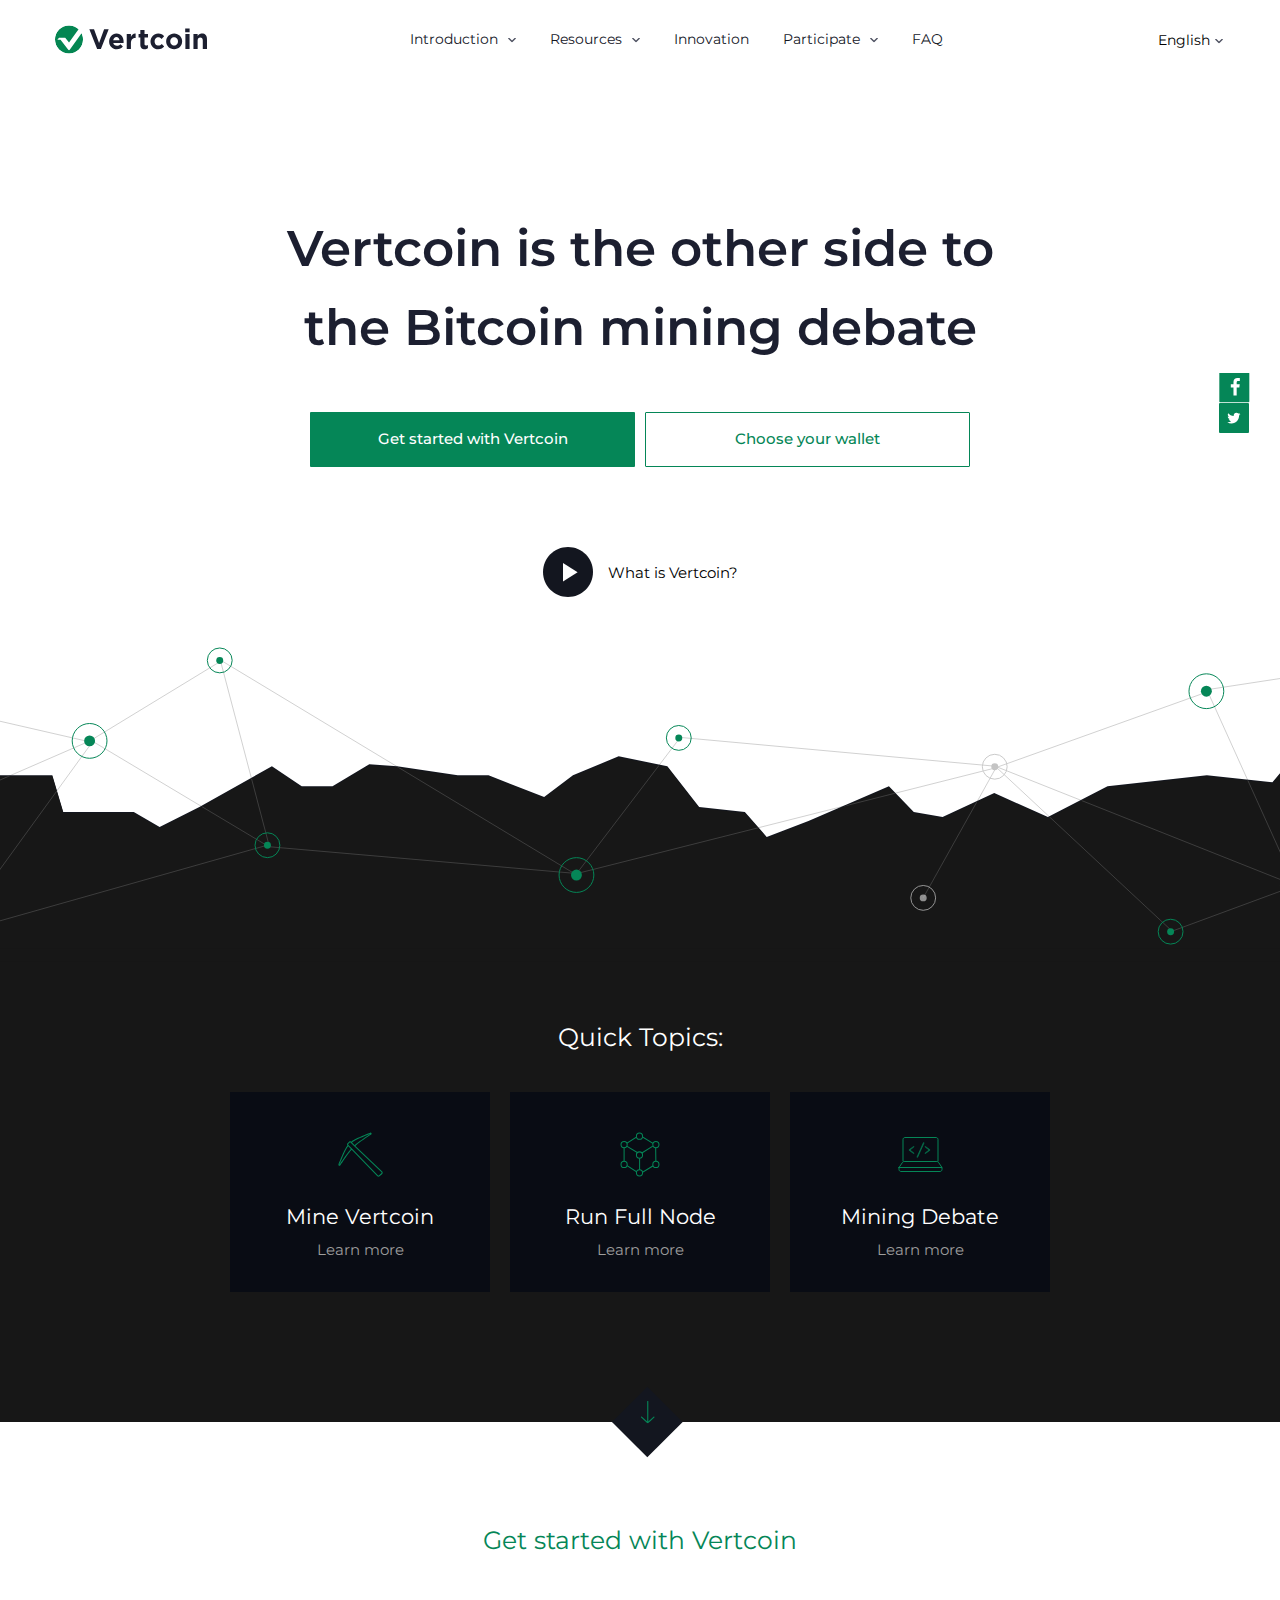
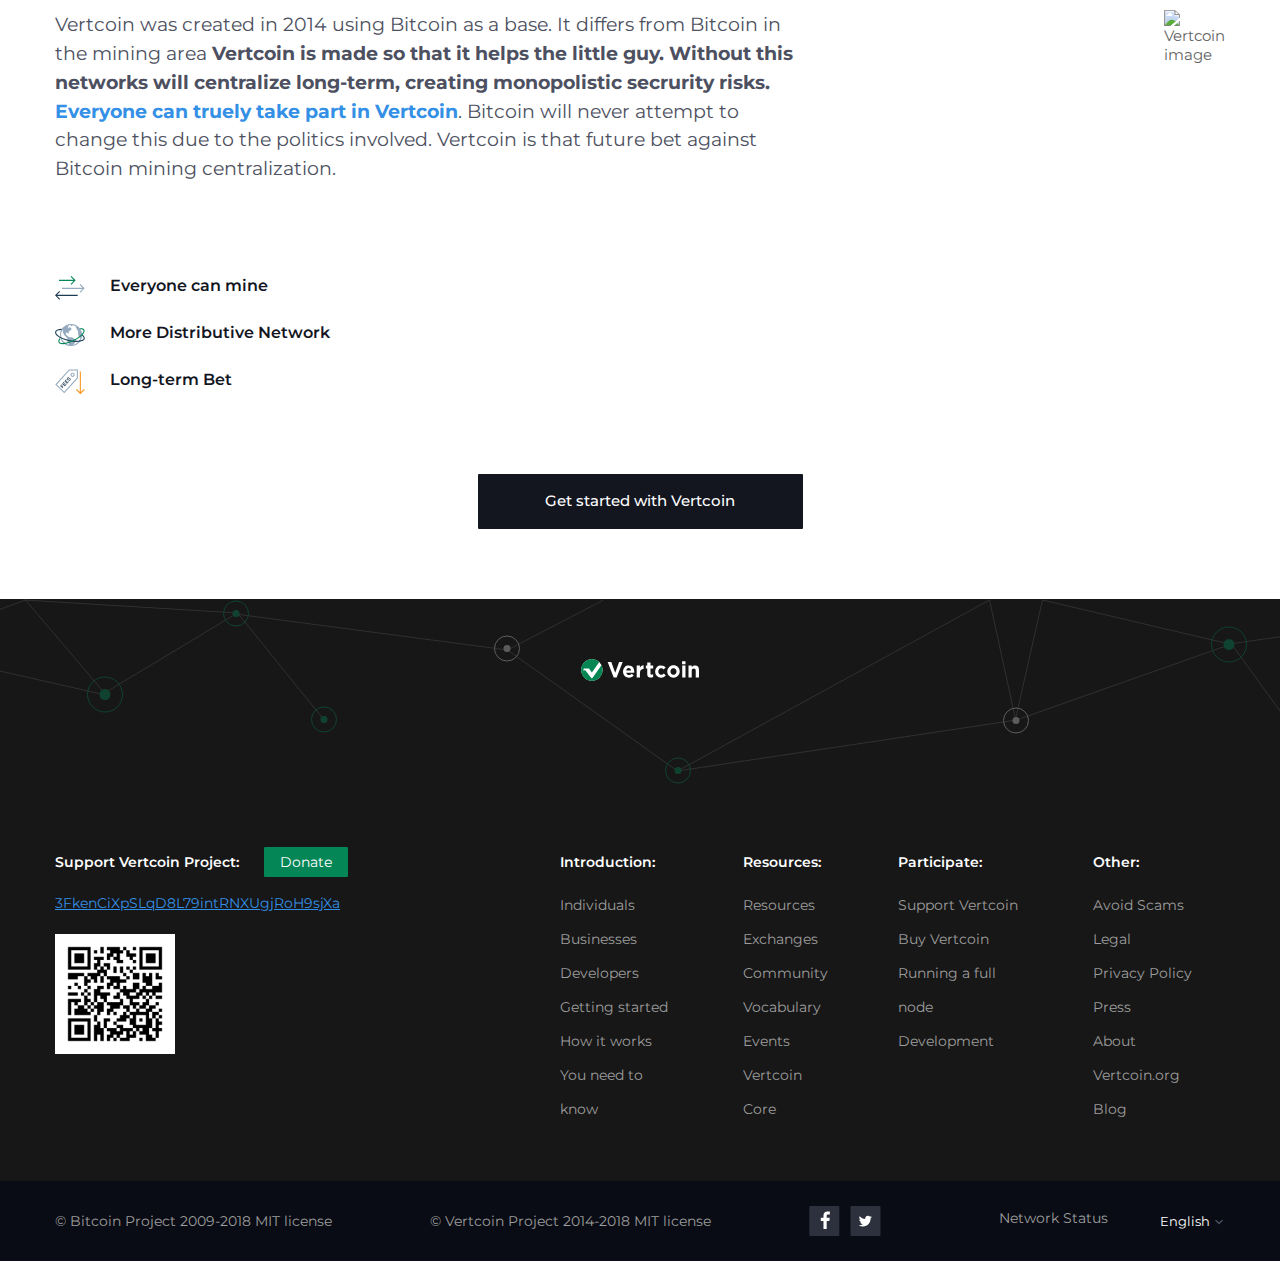
==== index.html @ 1116398c "Push" ====
<html lang="en">

<head>

    <link href="https://fonts.googleapis.com/css?family=Montserrat:400,600,700" rel="stylesheet">
    <meta http-equiv="content-type" content="text/html; charset=UTF-8">
    <meta property="og:image" content="https://Vertcoin.org/img/icons/opengraph.png">
    <meta name="viewport" content="width=device-width, initial-scale=1.0, user-scalable=no">
    <title>Vertcoin - Open source P2P money</title>
    <meta name="description" content="Vertcoin is an innovative payment network and a new kind of money. Find all you need to know and get started with Vertcoin on Vertcoin.org.">
    <link rel="stylesheet" href="/css/font-awesome-4.4.0/css/font-awesome.min.css">
    <link rel="stylesheet" href="/css/main.css">
    <!--[if lt IE 8]><link rel="stylesheet" href="/css/ie.css"><script type="text/javascript" src="/js/ie.js"></script><![endif]-->
    <!--[if IE 8]><link rel="stylesheet" href="/css/ie8.css"><![endif]-->


    <script async="" src="//www.google-analytics.com/analytics.js"></script>
    <script type="text/javascript" src="/js/base.js"></script>
    <script type="text/javascript" src="/js/main.js"></script>
    <script src="/js/jquery/jquery-1.11.2.min.js"></script>
    <script src="/js/jquery/jquery-ui.min.js"></script>
    <script src="/js/jquery/jquery.qrcode.min.js"></script>
    <link rel="shortcut icon" href="/favicon.png">
    <link rel="apple-touch-icon-precomposed" href="/img/icons/logo_ios.png">
    <script>
        window.cookieconsent_options = {
            theme: 'light-floating'
        }

    </script>
    <script type="text/javascript" src="/js/cookieconsent/cookieconsent.js"></script>
    <script>
        if( navigator.doNotTrack != "yes" && navigator.doNotTrack != "1" && window.doNotTrack != "1" && navigator.msDoNotTrack != "1" ){
	var script = document.createElement('script');
	script.src = '/js/analytics.js'
	document.getElementsByTagName("head")[0].appendChild(script);
}
</script>
    <script src="/js/analytics.js"></script>

</head>

<body>





    <div id="donation-modal" style="display: none" class="donation-modal hidden">
        <div class="modal-dialog">
            <div class="modal-header">
                <div class="modal-close-btn" onclick="closeDonationModal()">×</div>
                <p class="modal-header-text section-title">Donate to Vertcoin.org</p>
            </div>
            <p class="modal-subheader">Use this QR code or address below</p>
            <div style="text-align: center;">
                <div id="donation-qr-code" data-address="3FkenCiXpSLqD8L79intRNXUgjRoH9sjXa"></div>
            </div>
            <div>
                <a class="donation-btc-address" href="Vertcoin:3FkenCiXpSLqD8L79intRNXUgjRoH9sjXa" target="_blank">
                    3FkenCiXpSLqD8L79intRNXUgjRoH9sjXa
                </a>
            </div>
            <div class="modal-body bg-white" style="overflow-y:hidden;text-align: center;">
                <div>

                    <button type="button" class="donation-amount-btn" data-amount-usd="5">
                        $5.00
                        <div class="donation-amount-usd-in-btc">(... BTC)</div>
                    </button>

                    <button type="button" class="donation-amount-btn" data-amount-usd="25">
                        $25.00
                        <div class="donation-amount-usd-in-btc">(... BTC)</div>
                    </button>

                    <button type="button" class="donation-amount-btn" data-amount-usd="50">
                        $50.00
                        <div class="donation-amount-usd-in-btc">(... BTC)</div>
                    </button>

                </div>

                <div>
                    <input style="margin-right: 15px" type="text" placeholder="Or custom amount? (BTC)" id="donation-input-amount-btc" class="donation-amount-input">
                    <input type="text" placeholder="Or custom amount? (USD)" id="donation-input-amount-usd" class="donation-amount-input">
                </div>

                <div>
                    <textarea class="donation-amount-input" id="donation-input-message" placeholder="Optional description (for your wallet)"></textarea>
                </div>
            </div>
        </div>
    </div>



    <div id="detectmobile" class="detectmobile"></div>







    <div class="head">
        <div>


            <a class="logo" href="/en/"><img src="/img/icons/logotop.svg" alt="Vertcoin"></a>



            <ul id="menusimple" class="menusimple menumain" onclick="mobileMenuHover(event);" ontouchstart="mobileMenuHover(event);">
                <li><a class="is-expand">Introduction</a>
                    <ul>
                        <li><a href="/en/Vertcoin-for-individuals">Individuals</a></li>
                        <li><a href="/en/Vertcoin-for-businesses">Businesses</a></li>
                        <li><a href="/en/Vertcoin-for-developers">Developers</a></li>
                        <li><a href="/en/getting-started">Getting started</a></li>
                        <li><a href="/en/how-it-works">How it works</a></li>
                        <li><a href="/en/you-need-to-know">You need to know</a></li>
                    </ul>
                </li>
                <li><a class="is-expand">Resources</a>
                    <ul>
                        <li><a href="/en/resources">Resources</a>
                        </li>
                        <li><a href="/en/exchanges">Exchanges</a></li>
                        <li><a href="/en/community">Community</a></li>


                        <li><a href="/en/developer-documentation">Documentation</a></li>

                        <li><a href="/en/vocabulary">Vocabulary</a></li>
                        <li><a href="/en/events">Events</a></li>

                        <li><a href="/en/Vertcoin-core/">Vertcoin Core</a></li>

                    </ul>
                </li>
                <li><a href="/en/innovation">Innovation</a></li>
                <li><a class="is-expand">Participate</a>
                    <ul>
                        <li><a href="/en/support-Vertcoin">Support Vertcoin</a>
                        </li>
                        <li><a href="/en/buy">Buy Vertcoin</a></li>
                        <li><a href="/en/full-node">Running a full node</a></li>
                        <li><a href="/en/development">Development</a></li>
                    </ul>
                </li>
                <li><a href="/en/faq">FAQ</a></li>
            </ul>



            <a id="menumobile" class="menumobile" onclick="mobileMenuShow(event);" ontouchstart="mobileMenuShow(event);"></a>


            <ul class="lang is-expand">
                <li><a>English</a>
                    <ul>
                        <li>
                            <ul>



                                <li><a href="/id/">Bahasa Indonesia</a></li>


                                <li><a href="/da/">Dansk</a></li>


                                <li><a href="/de/">Deutsch</a></li>


                                <li><a href="/en/" class="active">English</a></li>


                                <li><a href="/es/">Español</a></li>


                                <li><a href="/fr/">Français</a></li>


                                <li><a href="/it/">Italiano</a></li>


                                <li><a href="/hu/">Magyar</a></li>


                                <li><a href="/nl/">Nederlands</a></li>


                                <li><a href="/pl/">Polski</a></li>


                                <li><a href="/pt_BR/">Português Brasil</a></li>


                                <li><a href="/ro/">Română</a></li>


                                <li><a href="/sl/">Slovenščina</a></li>


                                <li><a href="/sr/">Srpski</a></li>

                            </ul>
                        </li>
                        <li>
                            <ul>
                                <li><a href="/sv/">Svenska</a></li>


                                <li><a href="/tr/">Türkçe</a></li>


                                <li><a href="/el/">Ελληνικά</a></li>


                                <li><a href="/bg/">български</a></li>


                                <li><a href="/ru/">Русский</a></li>


                                <li><a href="/uk/">Українська</a></li>


                                <li><a href="/ar/">العربية</a></li>


                                <li><a href="/fa/">فارسی</a></li>


                                <li><a href="/hi/">हिन्दी</a></li>


                                <li><a href="/ko/">한국의</a></li>


                                <li><a href="/ja/">日本語</a></li>


                                <li><a href="/zh_CN/">简体中文</a></li>


                                <li><a href="/zh_TW/">繁體中文</a></li>

                            </ul>
                        </li>
                    </ul>
                </li>
            </ul>


            <div id="langselect" class="langselect">
                <label for="select-input" class="center-select">
                    <select id="select-input" class="center-select__input" onchange="window.location=this.value;">

                        <option value="/id/">Bahasa Indonesia</option>

                        <option value="/da/">Dansk</option>

                        <option value="/de/">Deutsch</option>

                        <option value="/en/" selected="selected">English</option>

                        <option value="/es/">Español</option>

                        <option value="/fr/">Français</option>

                        <option value="/it/">Italiano</option>

                        <option value="/hu/">Magyar</option>

                        <option value="/nl/">Nederlands</option>

                        <option value="/pl/">Polski</option>

                        <option value="/pt_BR/">Português Brasil</option>

                        <option value="/ro/">Română</option>

                        <option value="/sl/">Slovenščina</option>

                        <option value="/sr/">Srpski</option>

                        <option value="/sv/">Svenska</option>

                        <option value="/tr/">Türkçe</option>

                        <option value="/el/">Ελληνικά</option>

                        <option value="/bg/">български</option>

                        <option value="/ru/">Русский</option>

                        <option value="/uk/">Українська</option>

                        <option value="/ar/">العربية</option>

                        <option value="/fa/">فارسی</option>

                        <option value="/hi/">हिन्दी</option>

                        <option value="/ko/">한국의</option>

                        <option value="/ja/">日本語</option>

                        <option value="/zh_CN/">简体中文</option>

                        <option value="/zh_TW/">繁體中文</option>

                    </select>
                    <span class="center-select__text">Language: <span class="is-capital">en</span></span>
                </label>
            </div>

        </div>
    </div>

    <div class="body">


        <div class="breadcrumbs">
            <div class="container">

            </div>
        </div>



        <div id="content" class="content">


            <div class="mainhero">
                <div class="container hero-container">
                    <h1 class="mainsummary">Vertcoin is the other side to the Bitcoin mining debate</h1>
                    <div class="btn-container">
                        <a class="btn btn-bright btn-home" href="/en/getting-started">Get started with Vertcoin</a>
                        <a class="btn btn-light btn-home" href="/en/choose-your-wallet">Choose your wallet</a>
                    </div>

                    <div class="mainvideo">
                        <button class="mainvideo-btn-open" onclick="loadYoutubeVideo(event);" ontouchstart="loadYoutubeVideo(event);" data-youtubeurl="//www.youtube.com/embed/Gc2en3nHxA4?rel=0&amp;showinfo=0&amp;wmode=opaque&amp;autoplay=1">What is Vertcoin?</button>
                    </div>


                    <div class="row hero-social">
                        <a href="" onclick="window.open('http://www.facebook.com/sharer/sharer.php?u=' + encodeURIComponent(location.href))" class="hero-social-link" target="_blank">
                            <img src="/img/icons/ico_facebook_bright.svg" alt="facebook">
                        </a>
                        <a href="" onclick="window.open('https://twitter.com/share?url=' + encodeURIComponent(location.href))" class="hero-social-link" target="_blank">
                            <img src="/img/icons/ico_twitter_bright.svg" alt="twitter">
                        </a>
                    </div>
                </div>
            </div>
            <div class="mainoverview">
                <div class="container">
                    <div class="mainoverview-title">Quick Topics:</div>
                    <a href="/en/Vertcoin-for-individuals" class="maincard">
                        <img class="maincard-img" src="/img/icons/ico_mining_axe.svg" alt="Icon">
                        <div>
                            <p class="maincard-title">Mine Vertcoin</p>
                            <p class="maincard-link">Learn more</p>
                        </div>
                    </a>
                    <a href="/en/Vertcoin-for-businesses" class="maincard">
                        <img class="maincard-img" src="/img/icons/ico_business.svg" alt="Icon">
                        <div>
                            <p class="maincard-title">Run Full Node</p>
                            <p class="maincard-link">Learn more</p>
                        </div>
                    </a>
                    <a href="/en/Vertcoin-for-developers" class="maincard">
                        <img class="maincard-img" src="/img/icons/ico_developers.svg" alt="Icon">
                        <div>
                            <p class="maincard-title">Mining Debate</p>
                            <p class="maincard-link">Learn more</p>
                        </div>
                    </a>
                </div>
                <a class="btn-down" href="#maindesc-title">
                    <img src="/img/icons/ico_arrow_down.svg" alt="Link">
                </a>
            </div>
            <div class="maindesc">
                <div class="container">
                    <p class="section-title center home-title" id="maindesc-title">Get started with Vertcoin</p>
                    <div class="row maindesc-row">
                        <div>
                            <p class="maindesc-text">Vertcoin was created in 2014 using Bitcoin as a base. It differs from Bitcoin in the mining area <b>Vertcoin is made so that it helps the little guy. Without this networks will centralize long-term, creating monopolistic secrurity risks. <a href="/en/support-Vertcoin">Everyone can truely take part in Vertcoin</a></b>. Bitcoin will never attempt to change this due to the politics involved. Vertcoin is that future bet against Bitcoin mining centralization.</p>
                            <ul class="mainlist">

                                <li class="mainlist-item">
                                    <img src="/img/icons/main_ico_instant.svg" alt="Icon">
                                    <p>Everyone can mine</p>
                                </li>


                                <li class="mainlist-item">
                                    <img src="/img/icons/main_ico_worldwide.svg" alt="Icon">
                                    <p>More Distributive Network</p>
                                </li>


                                <li class="mainlist-item">
                                    <img src="/img/icons/main_ico_lowfee.svg" alt="Icon">
                                    <p>Long-term Bet</p>
                                </li>

                            </ul>
                        </div>
                        <img class="maindesc-img" src="/img/home/Vertcoin-img.svg" alt="Vertcoin image">
                    </div>
                    <div class="btn-container">
                        <a class="btn btn-dark btn-home center" href="/en/getting-started">Get started with Vertcoin</a>
                    </div>
                </div>
            </div>

            <!-- Youtube popup video -->
            <div class="modal closed">
                <iframe class="modal-video" allowfullscreen="" frameborder="0">
                </iframe>
                <button class="mainvideo-btn-close" onclick="loadYoutubeVideo(event);" ontouchstart="loadYoutubeVideo(event);"></button>
            </div>
            <div class="modal-overlay closed">
            </div>


        </div>

        <div class="footer">
            <div class="container">


                <a class="logo-footer" href="/en/">
                    <img src="/img/icons/logo-footer.svg" alt="Vertcoin">
                </a>


                <div class="row footer-row">
                    <div class="donate">
                        <div class="row donate-row">
                            <div>
                                <span class="footer-title">Support Vertcoin Project:</span>
                                <a onclick="openDonationModal()" class="donate-btn btn-bright">Donate</a>
                                <p class="donate-text">
                                    <a class="donate-link" href="Vertcoin:3FkenCiXpSLqD8L79intRNXUgjRoH9sjXa" target="_blank">3FkenCiXpSLqD8L79intRNXUgjRoH9sjXa</a>
                                </p>
                            </div>
                            <div class="donate-qrcode">
                                <img src="/img/footer/qr.png" alt="QR code">
                            </div>
                        </div>
                    </div>

                    <div class="row footermenu">
                        <div class="footermenu-item footermenu-introduction">
                            <p class="footer-title">Introduction:</p>
                            <ul class="footermenu-list">
                                <li>
                                    <a href="/en/Vertcoin-for-individuals">Individuals</a>
                                </li>
                                <li>
                                    <a href="/en/Vertcoin-for-businesses">Businesses</a>
                                </li>
                                <li>
                                    <a href="/en/Vertcoin-for-developers">Developers</a>
                                </li>
                                <li>
                                    <a href="/en/getting-started">Getting started</a>
                                </li>
                                <li>
                                    <a href="/en/how-it-works">How it works</a>
                                </li>
                                <li>
                                    <a href="/en/you-need-to-know">You need to know</a>
                                </li>
                            </ul>
                        </div>

                        <div class="footermenu-item footermenu-resources">
                            <p class="footer-title">Resources:</p>
                            <ul class="footermenu-list">
                                <li>
                                    <a href="/en/resources">Resources</a>

                                </li>
                                <li>
                                    <a href="/en/exchanges">Exchanges</a>
                                </li>

                                <li>
                                    <a href="/en/community">Community</a>
                                </li>
                                <li>
                                    <a href="/en/vocabulary">Vocabulary
                                    </a>
                                </li>
                                <li>
                                    <a href="/en/events">Events</a>
                                </li>

                                <li>
                                    <a href="/en/Vertcoin-core/">Vertcoin Core</a>
                                </li>

                            </ul>
                        </div>

                        <div class="footermenu-item footermenu-participate">
                            <p class="footer-title">Participate:</p>
                            <ul class="footermenu-list">
                                <li>
                                    <a href="/en/support-Vertcoin">Support Vertcoin</a>

                                </li>
                                <li>
                                    <a href="/en/buy">Buy Vertcoin</a>
                                </li>


                                <li>
                                    <a href="/en/full-node">Running a full node</a>
                                </li>

                                <li>
                                    <a href="/en/development">Development</a>
                                </li>
                            </ul>
                        </div>
                        <div class="footermenu-item footermenu-other">
                            <p class="footer-title">Other:</p>

                            <a href="/en/scams">Avoid Scams</a>

                            <a href="/en/legal">Legal</a>

                            <a href="/en/privacy">Privacy Policy</a>

                            <a href="/en/press">Press</a>
                            <a href="/en/about-us">About Vertcoin.org</a>
                            <a href="/en/blog">Blog</a>
                        </div>
                    </div>
                </div>



                <div class="footersponsor">
                    <!--<div><span>A community website sponsored by</span> <a href="https://Vertcoinfoundation.org/"><img src="/img/brand/Vertcoinfoundation.png" alt="Vertcoin Foundation"></a></div>-->
                </div>

            </div>


            <div class="footer-bottom">
                <div class="container">
                    <div class="row footer-bottom-row">
                        <div class="footerlicense">© Bitcoin Project 2009-2018 <a href="http://opensource.org/licenses/mit-license.php" target="_blank">MIT license</a></div>
                        <div class="footerlicense">© Vertcoin Project 2014-2018 <a href="http://opensource.org/licenses/mit-license.php" target="_blank">MIT license</a></div>

                        <div class="row footer-social">
                            <a href="" onclick="window.open('http://www.facebook.com/sharer/sharer.php?u=' + encodeURIComponent(location.href))" class="footer-social-link" target="_blank">
                                <img src="/img/icons/ico_facebook_dark.svg" alt="facebook" class="footer-social-img">
                            </a>
                            <a href="" onclick="window.open('https://twitter.com/share?url=' + encodeURIComponent(location.href))" class="footer-social-link" target="_blank">
                                <img src="/img/icons/ico_twitter_dark.svg" alt="twitter" class="footer-social-img">
                            </a>
                        </div>
                        <div class="row footer-status-block">
                            <a href="/en/alerts" class="statusmenu">Network Status</a>

                            <ul class="lang is-expand">
                                <li><a>English</a>
                                    <ul>
                                        <li>
                                            <ul>



                                                <li><a href="/id/">Bahasa Indonesia</a></li>


                                                <li><a href="/da/">Dansk</a></li>


                                                <li><a href="/de/">Deutsch</a></li>


                                                <li><a href="/en/" class="active">English</a></li>


                                                <li><a href="/es/">Español</a></li>


                                                <li><a href="/fr/">Français</a></li>


                                                <li><a href="/it/">Italiano</a></li>


                                                <li><a href="/hu/">Magyar</a></li>


                                                <li><a href="/nl/">Nederlands</a></li>


                                                <li><a href="/pl/">Polski</a></li>


                                                <li><a href="/pt_BR/">Português Brasil</a></li>


                                                <li><a href="/ro/">Română</a></li>


                                                <li><a href="/sl/">Slovenščina</a></li>


                                                <li><a href="/sr/">Srpski</a></li>

                                            </ul>
                                        </li>
                                        <li>
                                            <ul>
                                                <li><a href="/sv/">Svenska</a></li>


                                                <li><a href="/tr/">Türkçe</a></li>


                                                <li><a href="/el/">Ελληνικά</a></li>


                                                <li><a href="/bg/">български</a></li>


                                                <li><a href="/ru/">Русский</a></li>


                                                <li><a href="/uk/">Українська</a></li>


                                                <li><a href="/ar/">العربية</a></li>


                                                <li><a href="/fa/">فارسی</a></li>


                                                <li><a href="/hi/">हिन्दी</a></li>


                                                <li><a href="/ko/">한국의</a></li>


                                                <li><a href="/ja/">日本語</a></li>


                                                <li><a href="/zh_CN/">简体中文</a></li>


                                                <li><a href="/zh_TW/">繁體中文</a></li>

                                            </ul>
                                        </li>
                                    </ul>
                                </li>
                            </ul>

                            <div id="footer-langselect" class="footer-langselect langselect">
                                <label for="select-input-footer" class="center-select">
                                    <select class="center-select__input" onchange="window.location=this.value; ">

                                        <option value="/id/">Bahasa Indonesia</option>

                                        <option value="/da/">Dansk</option>

                                        <option value="/de/">Deutsch</option>

                                        <option value="/en/" selected="selected">English</option>

                                        <option value="/es/">Español</option>

                                        <option value="/fr/">Français</option>

                                        <option value="/it/">Italiano</option>

                                        <option value="/hu/">Magyar</option>

                                        <option value="/nl/">Nederlands</option>

                                        <option value="/pl/">Polski</option>

                                        <option value="/pt_BR/">Português Brasil</option>

                                        <option value="/ro/">Română</option>

                                        <option value="/sl/">Slovenščina</option>

                                        <option value="/sr/">Srpski</option>

                                        <option value="/sv/">Svenska</option>

                                        <option value="/tr/">Türkçe</option>

                                        <option value="/el/">Ελληνικά</option>

                                        <option value="/bg/">български</option>

                                        <option value="/ru/">Русский</option>

                                        <option value="/uk/">Українська</option>

                                        <option value="/ar/">العربية</option>

                                        <option value="/fa/">فارسی</option>

                                        <option value="/hi/">हिन्दी</option>

                                        <option value="/ko/">한국의</option>

                                        <option value="/ja/">日本語</option>

                                        <option value="/zh_CN/">简体中文</option>

                                        <option value="/zh_TW/">繁體中文</option>

                                    </select>
                                    <span class="center-select__text">en</span>
                                </label>
                            </div>
                        </div>
                    </div>
                </div>
            </div>

        </div>
    </div>



    <script type="text/javascript">
        fallbackSVG();
        addAnchorLinks();
        trackOutgoingLinks();

    </script>









</body>

</html>
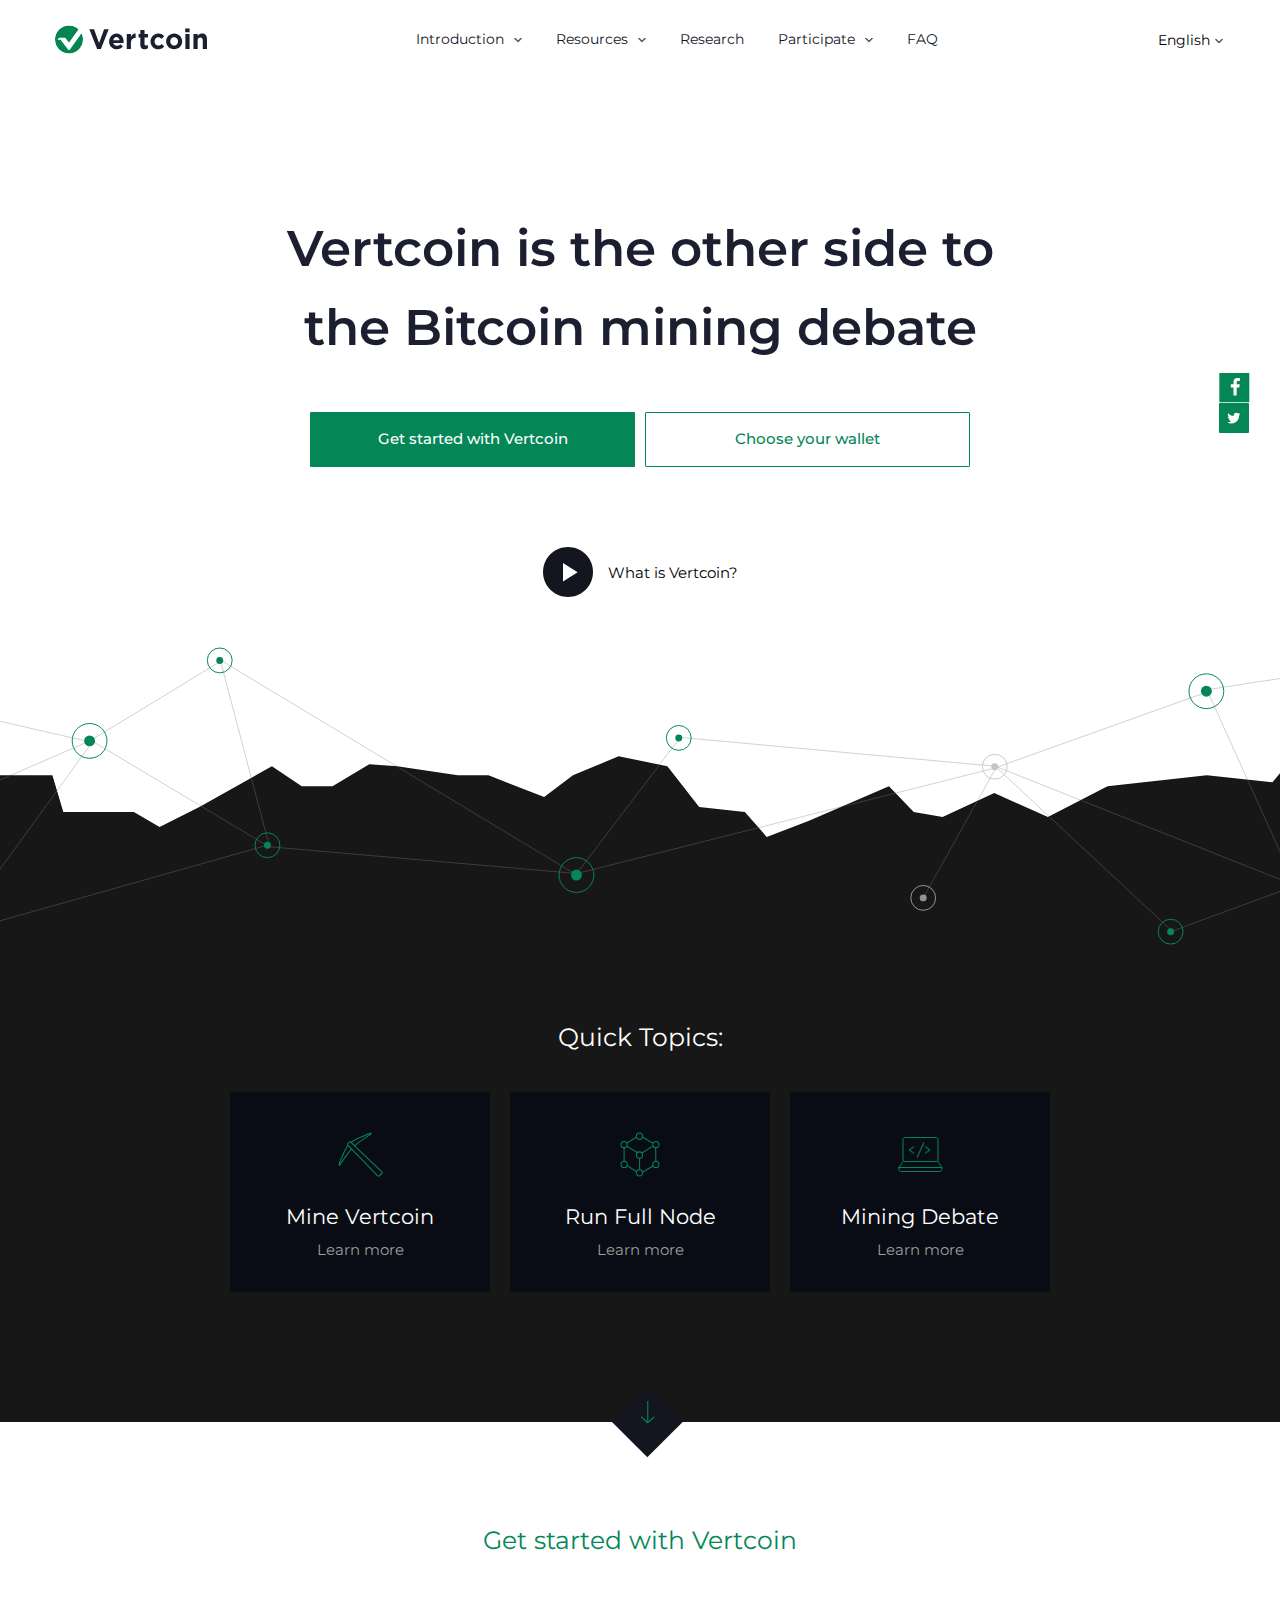
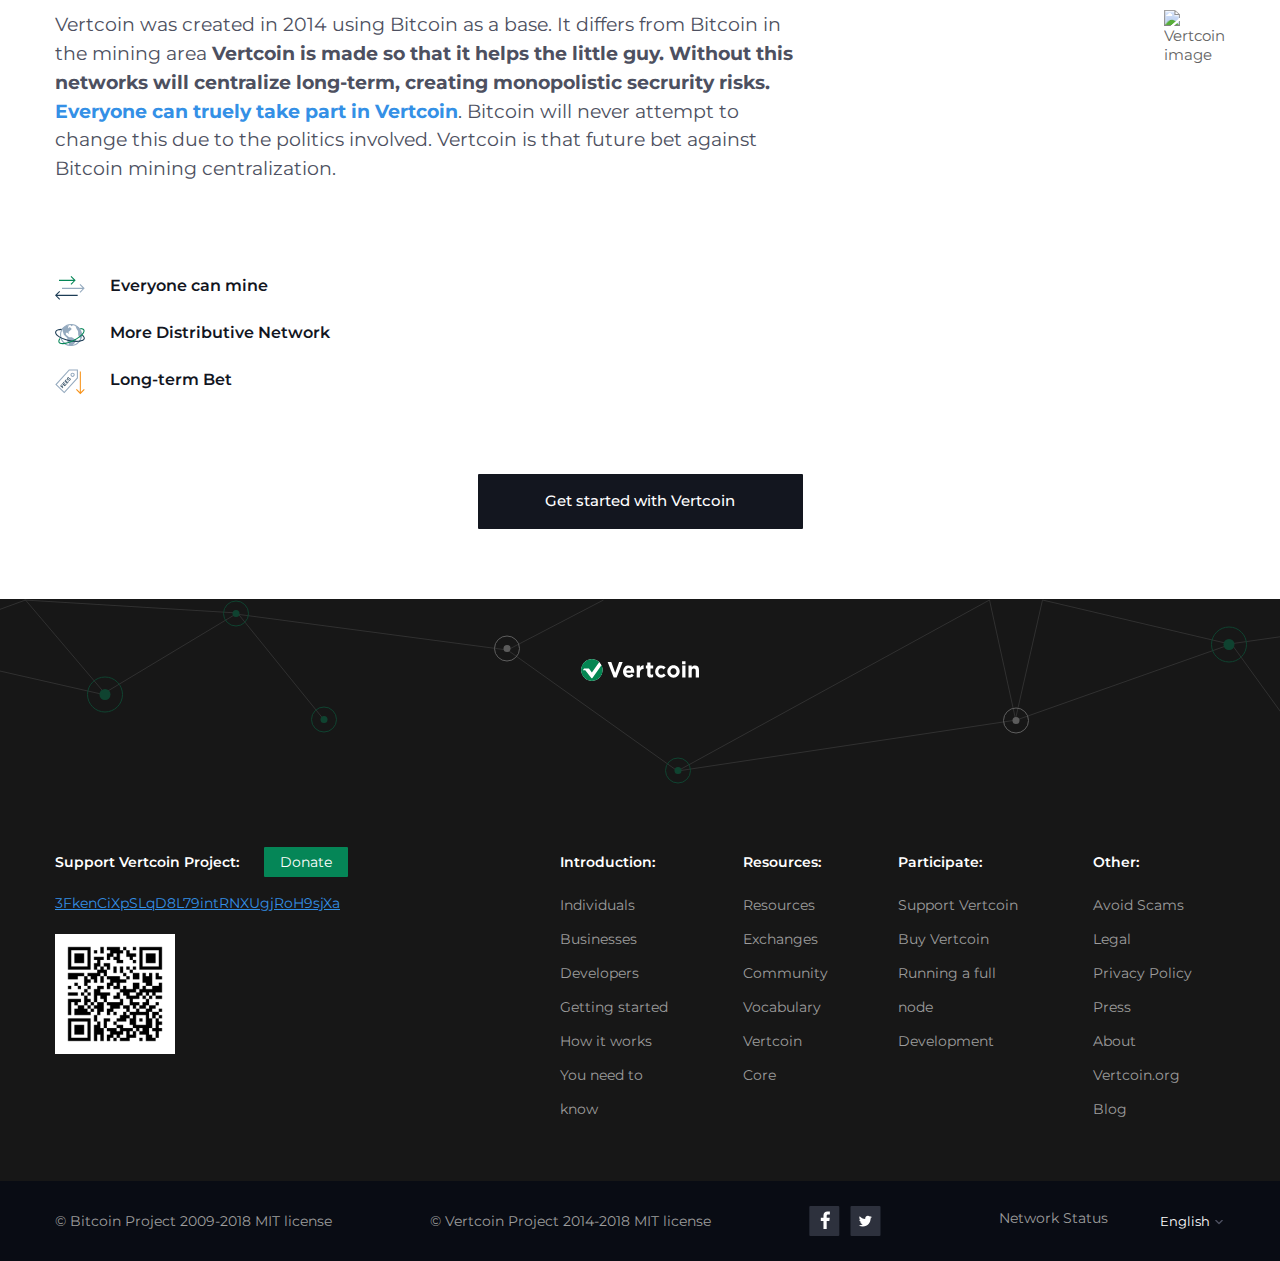
==== commit 97348f87: "Push" ====
--- a/index.html
+++ b/index.html
@@ -133,13 +133,13 @@
                         <li><a href="/en/developer-documentation">Documentation</a></li>
 
                         <li><a href="/en/vocabulary">Vocabulary</a></li>
-                        <li><a href="/en/events">Events</a></li>
+
 
                         <li><a href="/en/Vertcoin-core/">Vertcoin Core</a></li>
 
                     </ul>
                 </li>
-                <li><a href="/en/innovation">Innovation</a></li>
+                <li><a href="/en/research">Research</a></li>
                 <li><a class="is-expand">Participate</a>
                     <ul>
                         <li><a href="/en/support-Vertcoin">Support Vertcoin</a>
@@ -502,9 +502,7 @@
                                     <a href="/en/vocabulary">Vocabulary
                                     </a>
                                 </li>
-                                <li>
-                                    <a href="/en/events">Events</a>
-                                </li>
+
 
                                 <li>
                                     <a href="/en/Vertcoin-core/">Vertcoin Core</a>
